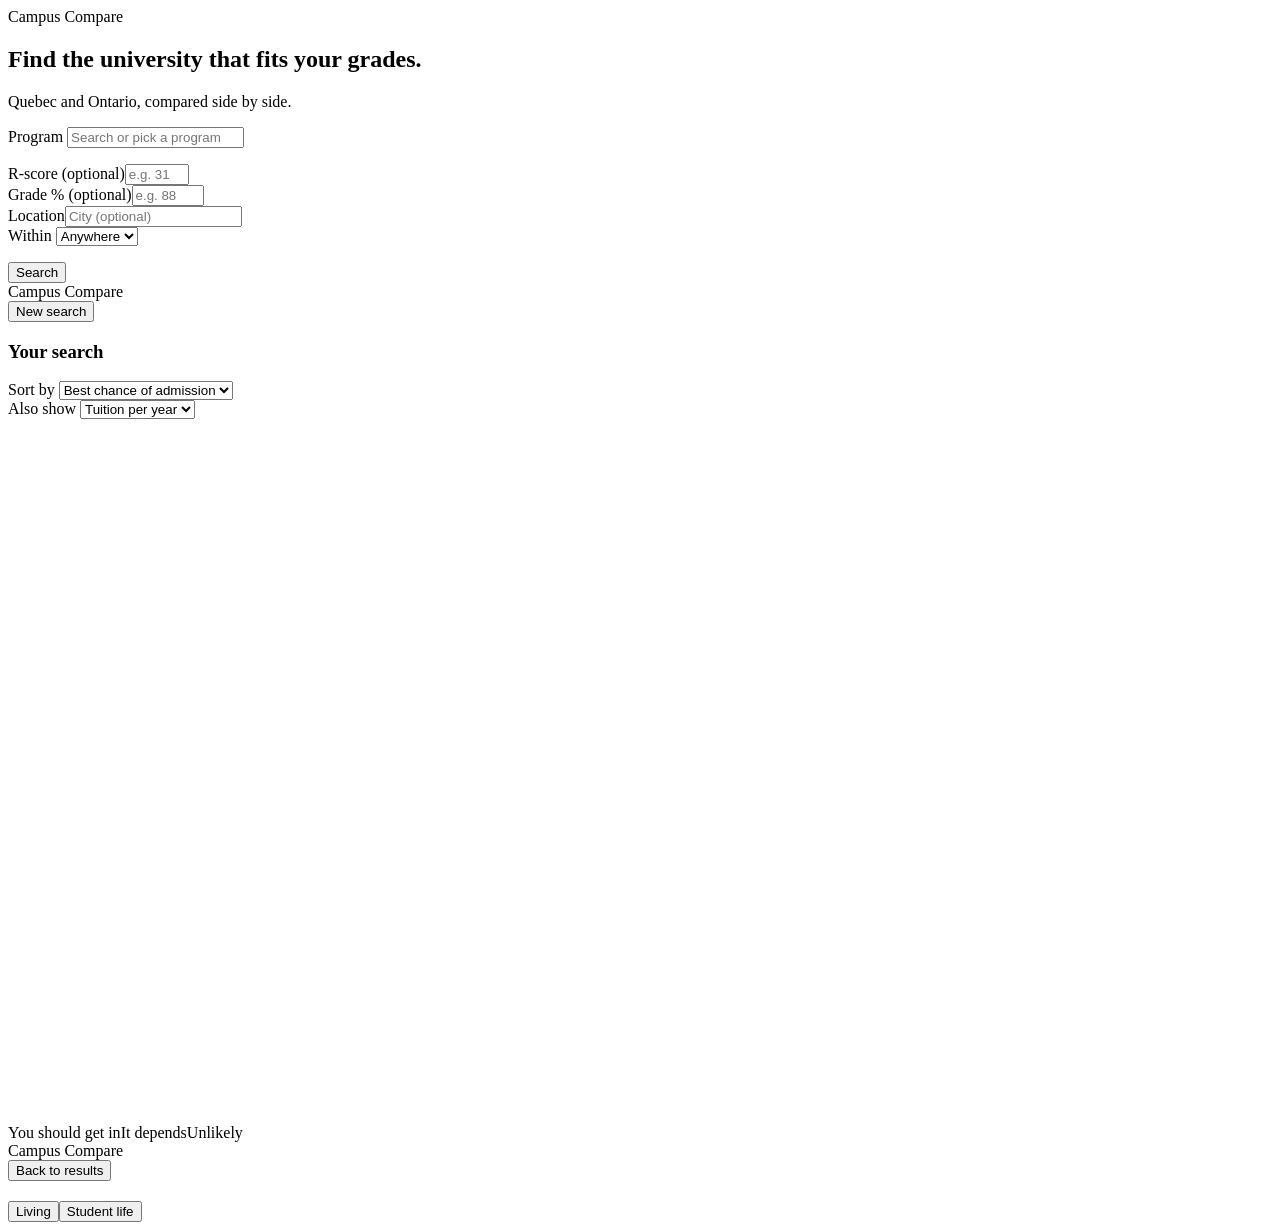
==== index.html @ f668ae3b "Add files via upload" ====
<!DOCTYPE html>
<html lang="en">
<head>
<meta charset="utf-8">
<meta name="viewport" content="width=device-width, initial-scale=1">
<title>Campus Compare – Québec & Ontario</title>
<link href="https://fonts.googleapis.com/css2?family=Plus+Jakarta+Sans:wght@400;600;800&display=swap" rel="stylesheet">
<link rel="stylesheet" href="css/base.css">
<link rel="stylesheet" href="css/search.css">
<link rel="stylesheet" href="css/results.css">
<link rel="stylesheet" href="css/university.css">
</head>
<body>

<!-- ================= PAGE 1: SEARCH ================= -->
<section class="page active" id="p0">
  <div class="brand"><i></i>Campus Compare</div>
  <div class="hero"><div>
    <h1>Find the university that fits your grades.</h1>
    <p>Quebec and Ontario, compared side by side.</p>
    <form class="search" id="form" autocomplete="off">
      <div class="field">
        <label for="prog">Program</label>
        <input id="prog" placeholder="Search or pick a program" role="combobox">
        <ul class="opts" id="opts"></ul>
      </div>
      <div class="two">
        <div class="field"><label for="rs">R-score (optional)</label><input id="rs" type="number" step="0.1" min="0" max="45" placeholder="e.g. 31"></div>
        <div class="field"><label for="gr">Grade % (optional)</label><input id="gr" type="number" step="0.1" min="0" max="100" placeholder="e.g. 88"></div>
      </div>
      <div class="two">
        <div class="field"><label for="loc">Location</label><input id="loc" list="cities" placeholder="City (optional)"><datalist id="cities"></datalist></div>
        <div class="field"><label for="rad">Within</label>
          <select id="rad"><option value="0">Anywhere</option><option value="50">50 km</option><option value="100">100 km</option><option value="250">250 km</option><option value="500">500 km</option></select></div>
      </div>
      <p class="hint" id="err"></p>
      <button class="btn" type="submit">Search</button>
    </form>
  </div></div>
</section>

<!-- ================= PAGE 2: RESULTS ================= -->
<section class="page" id="p1">
  <div class="bar"><div class="brand"><i></i>Campus Compare</div><button class="btn ghost" data-go="0">New search</button></div>
  <div class="layout">
    <aside class="side">
      <h3>Your search</h3>
      <div class="sum" id="sum"></div>
      <div class="field"><label for="sort">Sort by</label>
        <select id="sort"><option value="fit">Best chance of admission</option><option value="tuition">Lowest tuition</option><option value="rent">Lowest rent</option><option value="success">Highest success rate</option></select></div>
      <div class="field"><label for="inc">Also show</label>
        <select id="inc"><option value="tuition">Tuition per year</option><option value="rent">Monthly rent</option><option value="success">Success rate</option><option value="clubs">Student clubs</option></select></div>
    </aside>
    <div class="main">
      <h2 id="title"></h2>
      <svg class="map" id="map" viewBox="0 0 780 420" role="img" aria-label="Map of universities"></svg>
      <div class="legend"><span><i class="dot g"></i>You should get in</span><span><i class="dot o"></i>It depends</span><span><i class="dot r"></i>Unlikely</span></div>
      <div class="list" id="list"></div>
    </div>
  </div>
</section>

<!-- ================= PAGE 3: UNIVERSITY ================= -->
<section class="page" id="p2">
  <div class="bar"><div class="brand"><i></i>Campus Compare</div><button class="btn ghost" data-go="1">Back to results</button></div>
  <div class="uhead"><div><p class="hint" id="usub"></p><h1 id="uname"></h1></div><span class="tag" id="ufit"></span></div>
  <div class="tabs"><button class="on" data-tab="living">Living</button><button data-tab="life">Student life</button></div>
  <div class="tiles on" id="living"></div>
  <div class="tiles" id="life"></div>
</section>

<!-- Scripts: ORDER MATTERS (each file uses the ones above it) -->
<script src="js/data.js"></script>
<script src="js/utils.js"></script>
<script src="js/admission.js"></script>
<script src="js/search.js"></script>
<script src="js/results.js"></script>
<script src="js/university.js"></script>
<script src="js/main.js"></script>
</body>
</html>
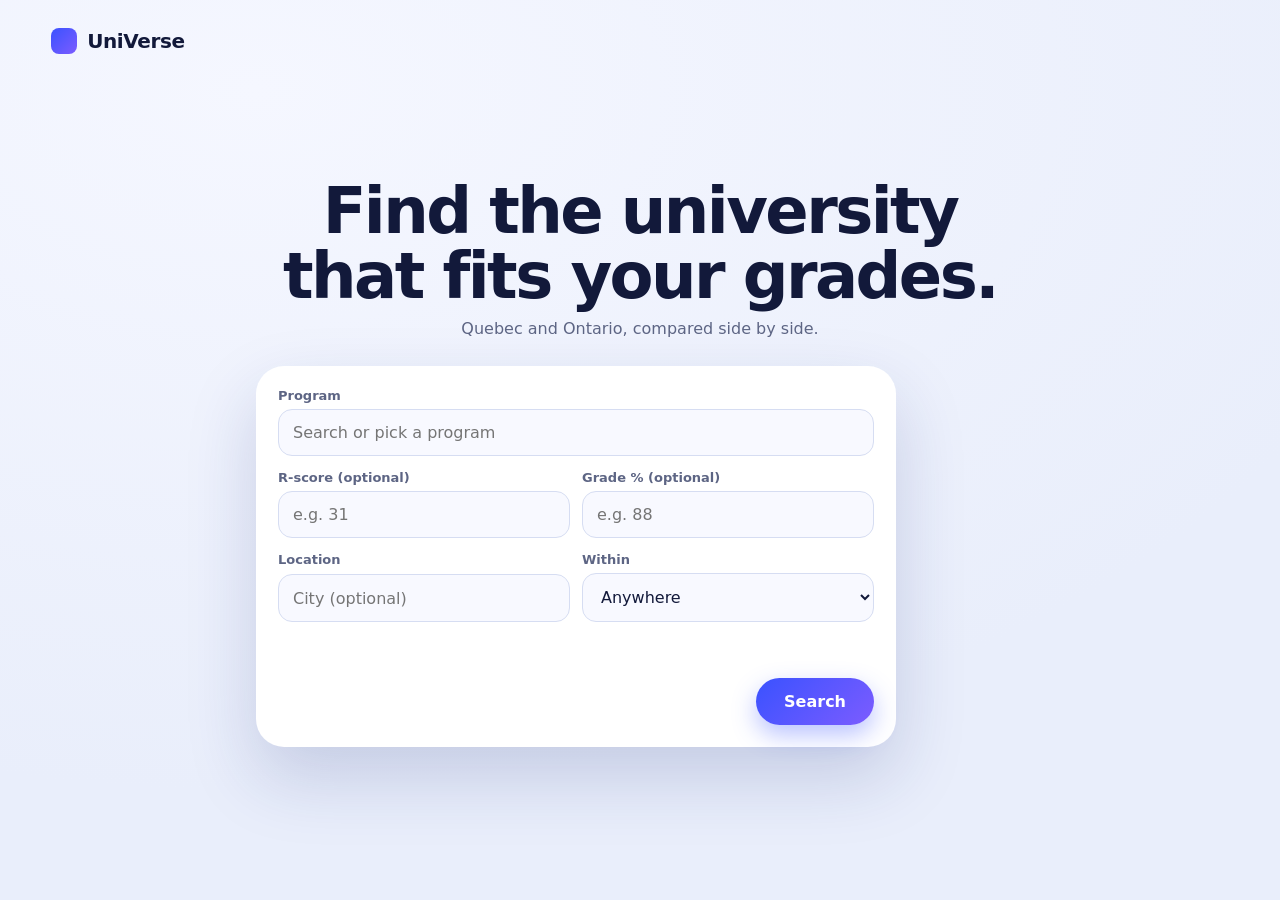
==== commit 037d9aa9: "Update brand name from 'Campus Compare' to 'UniVerse'" ====
--- a/index.html
+++ b/index.html
@@ -14,7 +14,7 @@
 
 <!-- ================= PAGE 1: SEARCH ================= -->
 <section class="page active" id="p0">
-  <div class="brand"><i></i>Campus Compare</div>
+  <div class="brand"><i></i>UniVerse</div>
   <div class="hero"><div>
     <h1>Find the university that fits your grades.</h1>
     <p>Quebec and Ontario, compared side by side.</p>
--- a/css/base.css
+++ b/css/base.css
@@ -0,0 +1,28 @@
+/* =====================================================
+   BASE: theme colors, page zoom transitions, shared parts
+   ===================================================== */
+:root{--bg:#e9eefb;--ink:#12193a;--muted:#5d6584;--card:#ffffff;--accent:#3a52ff;--accent2:#7c5cff;
+--green:#1fa463;--orange:#f08a1c;--red:#e5484d;--line:#d6ddf2;--r:18px}
+*{box-sizing:border-box;margin:0}
+html,body{height:100%;overflow:hidden;font-family:'Plus Jakarta Sans',system-ui,sans-serif;color:var(--ink);background:radial-gradient(1200px 700px at 20% 10%,#f5f7ff,var(--bg))}
+button,input,select{font:inherit;color:inherit}
+:focus-visible{outline:3px solid var(--accent);outline-offset:2px}
+
+/* ---- Page zoom transitions (change timing here) ---- */
+.page{position:absolute;inset:0;overflow:auto;padding:28px clamp(16px,4vw,56px);opacity:0;transform:scale(.78);pointer-events:none;transition:transform .7s cubic-bezier(.65,0,.25,1),opacity .55s ease}
+.page.active{opacity:1;transform:scale(1);pointer-events:auto}
+.page.past{transform:scale(1.7);opacity:0}
+@media (prefers-reduced-motion:reduce){.page{transition:opacity .2s}.page.past,.page{transform:none}}
+
+/* ---- Shared parts ---- */
+.brand{font-weight:800;font-size:20px;letter-spacing:-.02em;display:flex;align-items:center;gap:10px}
+.brand i{width:26px;height:26px;border-radius:8px;background:linear-gradient(135deg,var(--accent),var(--accent2))}
+.btn{border:0;border-radius:999px;padding:14px 28px;font-weight:800;background:linear-gradient(135deg,var(--accent),var(--accent2));color:#fff;cursor:pointer;box-shadow:0 10px 24px rgba(58,82,255,.35)}
+.btn.ghost{background:#fff;color:var(--ink);box-shadow:0 0 0 1px var(--line)}
+.bar{display:flex;justify-content:space-between;align-items:center;margin-bottom:18px;gap:12px}
+.field{display:grid;gap:6px;position:relative}
+.field label{font-size:13px;font-weight:600;color:var(--muted)}
+.field input,.field select{border:1.5px solid var(--line);border-radius:14px;padding:13px 14px;background:#f8f9ff;width:100%}
+.hint{font-size:12px;color:var(--muted)}
+.tag{font-size:12px;font-weight:800;padding:4px 10px;border-radius:999px;color:#fff}
+.g{background:var(--green)}.o{background:var(--orange)}.r{background:var(--red)}
--- a/css/search.css
+++ b/css/search.css
@@ -0,0 +1,16 @@
+/* =====================================================
+   PAGE 1: SEARCH
+   ===================================================== */
+#p0{display:grid;grid-template-rows:auto 1fr}
+.hero{display:grid;place-items:center;text-align:center}
+.hero h1{font-size:clamp(34px,6vw,64px);letter-spacing:-.04em;line-height:1.02;max-width:12em;margin-bottom:10px}
+.hero p{color:var(--muted);margin-bottom:28px}
+.search{width:min(640px,100%);background:var(--card);border-radius:28px;padding:22px;text-align:left;box-shadow:0 30px 70px rgba(30,45,120,.18);display:grid;gap:14px}
+.search .btn{justify-self:end}
+.field input.bad{border-color:var(--red)}
+.two{display:grid;grid-template-columns:1fr 1fr;gap:12px}
+/* program dropdown */
+.opts{position:absolute;top:100%;left:0;right:0;z-index:5;background:#fff;border-radius:14px;box-shadow:0 18px 40px rgba(20,30,90,.2);list-style:none;padding:6px;margin-top:4px;display:none;max-height:210px;overflow:auto}
+.opts.open{display:block}
+.opts li{padding:10px 12px;border-radius:10px;cursor:pointer}
+.opts li:hover{background:#eef1ff}
--- a/css/results.css
+++ b/css/results.css
@@ -0,0 +1,24 @@
+/* =====================================================
+   PAGE 2: RESULTS (sidebar 30% + list 70%)
+   ===================================================== */
+.layout{display:grid;grid-template-columns:30% 1fr;gap:22px;align-items:start}
+.side{background:var(--card);border-radius:var(--r);padding:20px;display:grid;gap:16px;position:sticky;top:0}
+.side h3{font-size:15px}
+.sum{display:grid;gap:8px;font-size:14px}
+.sum div{display:flex;justify-content:space-between;gap:8px;border-bottom:1px solid var(--line);padding-bottom:6px}
+.sum b{text-align:right}
+.main h2{font-size:clamp(22px,3vw,32px);letter-spacing:-.03em;margin-bottom:14px}
+/* map + legend */
+.map{background:linear-gradient(160deg,#dfe7ff,#f4f6ff);border-radius:var(--r);margin-bottom:16px;width:100%;display:block}
+.legend{display:flex;gap:16px;font-size:13px;color:var(--muted);margin-bottom:14px;flex-wrap:wrap}
+.dot{display:inline-block;width:11px;height:11px;border-radius:50%;margin-right:6px;vertical-align:-1px}
+/* university cards */
+.list{display:grid;gap:12px}
+.card{background:var(--card);border-radius:var(--r);padding:16px 18px;display:grid;grid-template-columns:8px 1fr auto;gap:16px;align-items:center;cursor:pointer;border:0;text-align:left;width:100%;transition:transform .2s,box-shadow .2s}
+.card:hover{transform:translateY(-2px);box-shadow:0 14px 30px rgba(30,45,120,.15)}
+.bar8{align-self:stretch;border-radius:6px}
+.card h4{font-size:17px}.card small{color:var(--muted)}
+.stat{font-weight:800;font-size:18px;text-align:right}
+.stat small{display:block;font-weight:400}
+.empty{background:#fff;border-radius:var(--r);padding:30px;text-align:center;color:var(--muted)}
+@media (max-width:820px){.layout{grid-template-columns:1fr}.side{position:static}}
--- a/css/university.css
+++ b/css/university.css
@@ -0,0 +1,17 @@
+/* =====================================================
+   PAGE 3: UNIVERSITY (Living / Student life)
+   ===================================================== */
+.uhead{display:flex;justify-content:space-between;align-items:end;gap:16px;flex-wrap:wrap;margin:6px 0 18px}
+.uhead h1{font-size:clamp(28px,4.5vw,50px);letter-spacing:-.04em;line-height:1}
+.tabs{display:inline-flex;background:#fff;border-radius:999px;padding:5px;margin-bottom:18px;box-shadow:0 0 0 1px var(--line)}
+.tabs button{border:0;background:none;padding:10px 24px;border-radius:999px;font-weight:800;cursor:pointer;color:var(--muted)}
+.tabs button.on{background:var(--ink);color:#fff}
+.tiles{display:none;grid-template-columns:repeat(auto-fit,minmax(240px,1fr));gap:14px}
+.tiles.on{display:grid}
+.tile{background:var(--card);border-radius:var(--r);padding:18px}
+.tile h5{font-size:13px;color:var(--muted);margin-bottom:8px;font-weight:600}
+.tile .big{font-size:28px;font-weight:800;letter-spacing:-.03em}
+.tile p{font-size:14px;line-height:1.5}
+.tile.wide{grid-column:1/-1}
+.tile ul{padding-left:18px;font-size:14px;line-height:1.7}
+.tile a{color:var(--accent);font-weight:600}
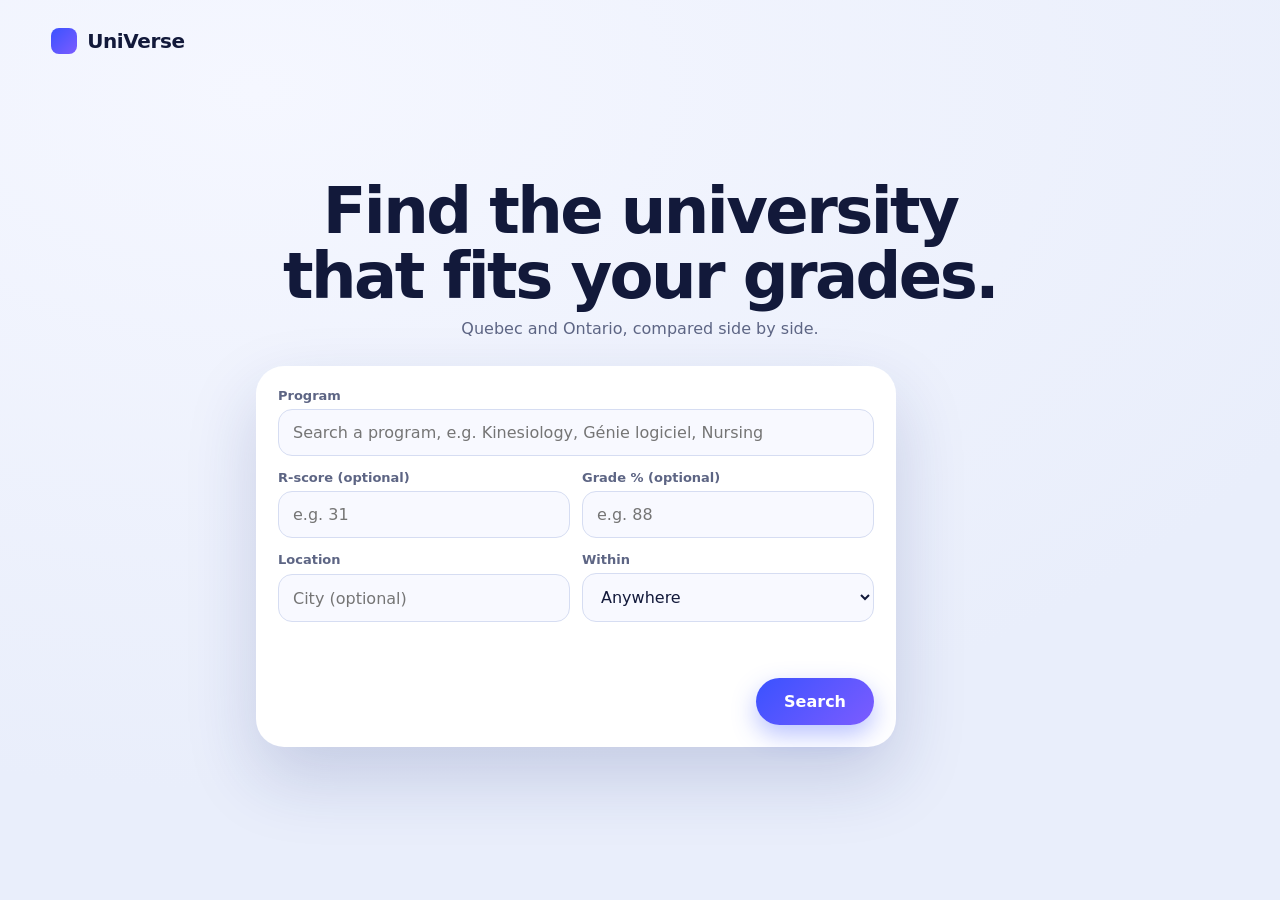
==== commit 3b30da55: "Add files via upload" ====
--- a/index.html
+++ b/index.html
@@ -21,7 +21,7 @@
     <form class="search" id="form" autocomplete="off">
       <div class="field">
         <label for="prog">Program</label>
-        <input id="prog" placeholder="Search or pick a program" role="combobox">
+        <input id="prog" placeholder="Search a program, e.g. Kinesiology, Génie logiciel, Nursing" role="combobox">
         <ul class="opts" id="opts"></ul>
       </div>
       <div class="two">
@@ -49,7 +49,7 @@
       <div class="field"><label for="sort">Sort by</label>
         <select id="sort"><option value="fit">Best chance of admission</option><option value="tuition">Lowest tuition</option><option value="rent">Lowest rent</option><option value="success">Highest success rate</option></select></div>
       <div class="field"><label for="inc">Also show</label>
-        <select id="inc"><option value="tuition">Tuition per year</option><option value="rent">Monthly rent</option><option value="success">Success rate</option><option value="clubs">Student clubs</option></select></div>
+        <select id="inc"><option value="tuition">Tuition per year</option><option value="rent">Monthly rent</option><option value="success">Success rate</option><option value="clubs">Student clubs</option><option value="programs">Matching programs</option></select></div>
     </aside>
     <div class="main">
       <h2 id="title"></h2>
@@ -64,13 +64,30 @@
 <section class="page" id="p2">
   <div class="bar"><div class="brand"><i></i>Campus Compare</div><button class="btn ghost" data-go="1">Back to results</button></div>
   <div class="uhead"><div><p class="hint" id="usub"></p><h1 id="uname"></h1></div><span class="tag" id="ufit"></span></div>
-  <div class="tabs"><button class="on" data-tab="living">Living</button><button data-tab="life">Student life</button></div>
+  <div class="tabs"><button class="on" data-tab="living">Living</button><button data-tab="life">Student life</button><button data-tab="programs">Programs</button></div>
   <div class="tiles on" id="living"></div>
   <div class="tiles" id="life"></div>
+  <div class="tiles" id="programs"></div>
 </section>
 
 <!-- Scripts: ORDER MATTERS (each file uses the ones above it) -->
 <script src="js/data.js"></script>
+<!-- Program lists, one file per university (fill PROGRAM_DATA) -->
+<script src="js/programs/mcgill.js"></script>
+<script src="js/programs/udem.js"></script>
+<script src="js/programs/concordia.js"></script>
+<script src="js/programs/uqam.js"></script>
+<script src="js/programs/ets.js"></script>
+<script src="js/programs/ulaval.js"></script>
+<script src="js/programs/usherbrooke.js"></script>
+<script src="js/programs/uoft.js"></script>
+<script src="js/programs/york.js"></script>
+<script src="js/programs/uwaterloo.js"></script>
+<script src="js/programs/western.js"></script>
+<script src="js/programs/uottawa.js"></script>
+<script src="js/programs/queens.js"></script>
+<script src="js/programs/mcmaster.js"></script>
+<script src="js/programs/brock.js"></script>
 <script src="js/utils.js"></script>
 <script src="js/admission.js"></script>
 <script src="js/search.js"></script>
--- a/css/search.css
+++ b/css/search.css
@@ -10,7 +10,11 @@
 .field input.bad{border-color:var(--red)}
 .two{display:grid;grid-template-columns:1fr 1fr;gap:12px}
 /* program dropdown */
-.opts{position:absolute;top:100%;left:0;right:0;z-index:5;background:#fff;border-radius:14px;box-shadow:0 18px 40px rgba(20,30,90,.2);list-style:none;padding:6px;margin-top:4px;display:none;max-height:210px;overflow:auto}
+.opts{position:absolute;top:100%;left:0;right:0;z-index:5;background:#fff;border-radius:14px;box-shadow:0 18px 40px rgba(20,30,90,.2);list-style:none;padding:6px;margin-top:4px;display:none;max-height:320px;overflow:auto}
 .opts.open{display:block}
-.opts li{padding:10px 12px;border-radius:10px;cursor:pointer}
-.opts li:hover{background:#eef1ff}
+.opts li{padding:9px 12px;border-radius:10px;cursor:pointer}
+.opts li:hover,.opts li.on{background:#eef1ff}
+.opts li.cat{font-weight:800;color:var(--accent)}
+.opts li i{font-style:normal;color:var(--muted);font-size:13px}
+.opts li small{display:block;font-size:12px;color:var(--muted)}
+.opts li.more{cursor:default;font-size:12px;color:var(--muted);background:none}
--- a/css/results.css
+++ b/css/results.css
@@ -18,6 +18,7 @@
 .card:hover{transform:translateY(-2px);box-shadow:0 14px 30px rgba(30,45,120,.15)}
 .bar8{align-self:stretch;border-radius:6px}
 .card h4{font-size:17px}.card small{color:var(--muted)}
+.card small.match{color:var(--ink);display:inline-block;margin:2px 0 6px}
 .stat{font-weight:800;font-size:18px;text-align:right}
 .stat small{display:block;font-weight:400}
 .empty{background:#fff;border-radius:var(--r);padding:30px;text-align:center;color:var(--muted)}
--- a/css/university.css
+++ b/css/university.css
@@ -15,3 +15,14 @@
 .tile.wide{grid-column:1/-1}
 .tile ul{padding-left:18px;font-size:14px;line-height:1.7}
 .tile a{color:var(--accent);font-weight:600}
+/* Programs tab */
+.ptop{display:flex;gap:12px;align-items:center;flex-wrap:wrap;margin-bottom:8px}
+.ptop input{flex:1;min-width:220px;border:1.5px solid var(--line);border-radius:14px;padding:11px 14px;background:#f8f9ff}
+.fac{border-top:1px solid var(--line);padding:10px 0}
+.fac summary{cursor:pointer;font-weight:800;font-size:15px}
+.prog{padding:10px 12px;margin-top:8px;border-radius:12px;background:#f8f9ff}
+.prog.hit{background:#eef1ff;box-shadow:inset 3px 0 0 var(--accent)}
+.phead{font-size:14px;line-height:1.5}
+.pmeta{display:block;font-size:12px;color:var(--muted)}
+.chips{display:flex;flex-wrap:wrap;gap:6px;margin-top:6px}
+.chips span{font-size:12px;background:#fff;border:1px solid var(--line);border-radius:999px;padding:3px 10px}
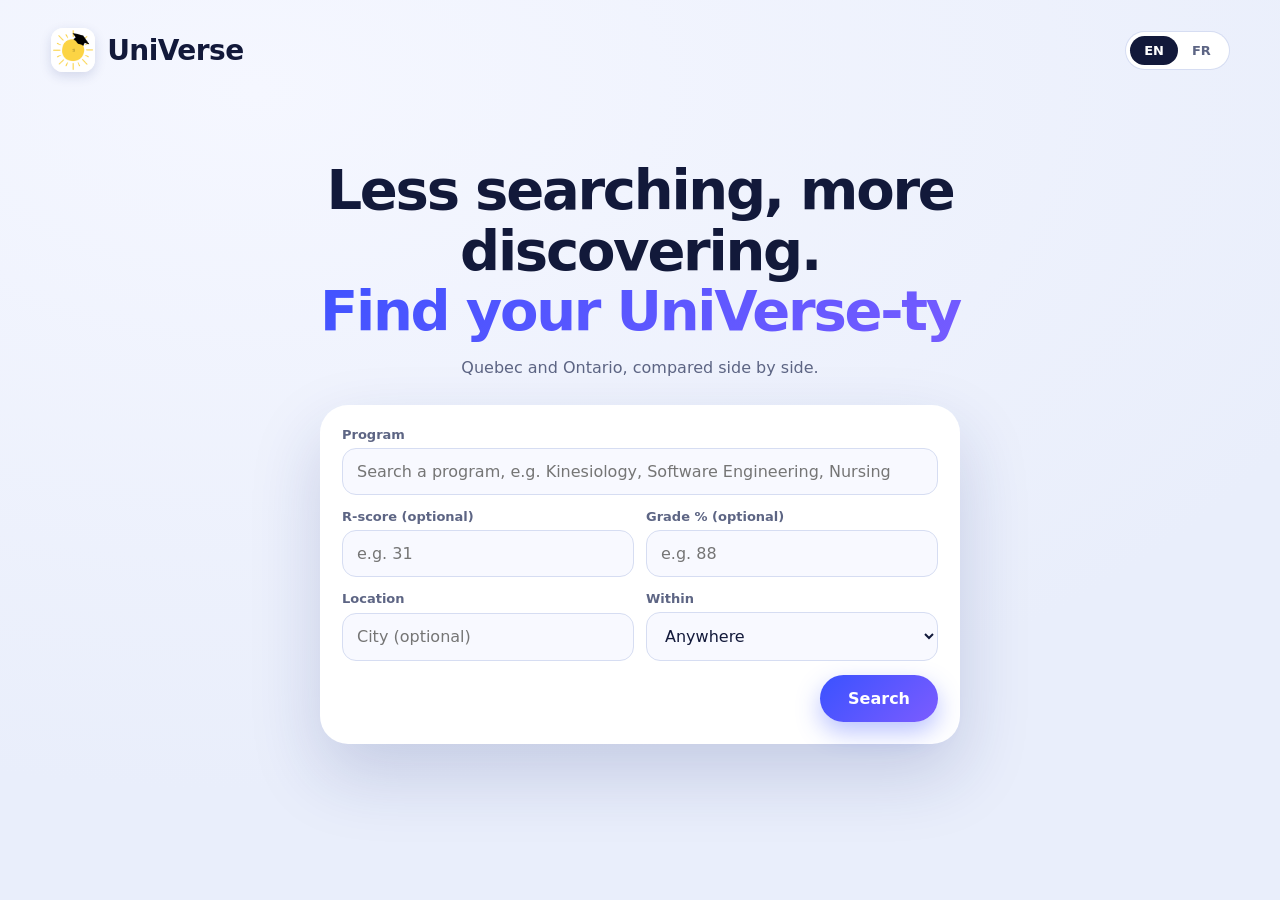
==== commit f6569c1b: "Add files via upload" ====
--- a/index.html
+++ b/index.html
@@ -3,7 +3,9 @@
 <head>
 <meta charset="utf-8">
 <meta name="viewport" content="width=device-width, initial-scale=1">
-<title>Campus Compare – Québec & Ontario</title>
+<title>UniVerse – Québec & Ontario</title>
+<link rel="icon" href="img/logo-icon.png" type="image/png">
+<link rel="apple-touch-icon" href="img/logo-icon.png">
 <link href="https://fonts.googleapis.com/css2?family=Plus+Jakarta+Sans:wght@400;600;800&display=swap" rel="stylesheet">
 <link rel="stylesheet" href="css/base.css">
 <link rel="stylesheet" href="css/search.css">
@@ -14,47 +16,94 @@
 
 <!-- ================= PAGE 1: SEARCH ================= -->
 <section class="page active" id="p0">
-  <div class="brand"><i></i>UniVerse</div>
-  <div class="hero"><div>
-    <h1>Find the university that fits your grades.</h1>
-    <p>Quebec and Ontario, compared side by side.</p>
+  <div class="bar top">
+    <div class="brand"><img src="img/logo-icon.png" alt=""><span>UniVerse</span></div>
+    <div class="lang" role="group" data-i18n-aria="language"><button type="button" data-lang="en">EN</button><button type="button" data-lang="fr">FR</button></div>
+  </div>
+  <div class="hero"><div class="hero-in">
+    <h1><span data-i18n="tagline">Less searching, more discovering.</span> <span class="tag2" data-i18n="tagline2">Find your UniVerse-ty</span></h1>
+    <p data-i18n="sub">Quebec and Ontario, compared side by side.</p>
     <form class="search" id="form" autocomplete="off">
       <div class="field">
-        <label for="prog">Program</label>
-        <input id="prog" placeholder="Search a program, e.g. Kinesiology, Génie logiciel, Nursing" role="combobox">
-        <ul class="opts" id="opts"></ul>
+        <label for="prog" data-i18n="program">Program</label>
+        <input id="prog" data-i18n-ph="progPh" role="combobox" aria-controls="opts" aria-autocomplete="list">
+        <ul class="opts" id="opts" role="listbox"></ul>
       </div>
       <div class="two">
-        <div class="field"><label for="rs">R-score (optional)</label><input id="rs" type="number" step="0.1" min="0" max="45" placeholder="e.g. 31"></div>
-        <div class="field"><label for="gr">Grade % (optional)</label><input id="gr" type="number" step="0.1" min="0" max="100" placeholder="e.g. 88"></div>
+        <div class="field"><label for="rs" data-i18n="rscoreOpt">R-score (optional)</label><input id="rs" type="number" step="0.1" min="0" max="50" data-i18n-ph="eg" data-v="31"></div>
+        <div class="field"><label for="gr" data-i18n="gradeOpt">Grade % (optional)</label><input id="gr" type="number" step="0.1" min="0" max="100" data-i18n-ph="eg" data-v="88"></div>
       </div>
       <div class="two">
-        <div class="field"><label for="loc">Location</label><input id="loc" list="cities" placeholder="City (optional)"><datalist id="cities"></datalist></div>
-        <div class="field"><label for="rad">Within</label>
-          <select id="rad"><option value="0">Anywhere</option><option value="50">50 km</option><option value="100">100 km</option><option value="250">250 km</option><option value="500">500 km</option></select></div>
+        <div class="field"><label for="loc" data-i18n="location">Location</label><input id="loc" list="cities" data-i18n-ph="cityOpt"><datalist id="cities"></datalist></div>
+        <div class="field"><label for="rad" data-i18n="within">Within</label>
+          <select id="rad"><option value="0" data-i18n="anywhere">Anywhere</option><option value="50">50 km</option><option value="100">100 km</option><option value="250">250 km</option><option value="500">500 km</option></select></div>
       </div>
-      <p class="hint" id="err"></p>
-      <button class="btn" type="submit">Search</button>
+      <p class="hint" id="err" role="alert"></p>
+      <button class="btn" type="submit" data-i18n="search">Search</button>
     </form>
   </div></div>
 </section>
 
 <!-- ================= PAGE 2: RESULTS ================= -->
 <section class="page" id="p1">
-  <div class="bar"><div class="brand"><i></i>Campus Compare</div><button class="btn ghost" data-go="0">New search</button></div>
+  <div class="bar">
+    <div class="brand"><img src="img/logo-icon.png" alt=""><span>UniVerse</span></div>
+    <div class="bar-r"><button class="btn ghost" data-go="0" data-i18n="newSearch">New search</button>
+      <div class="lang" role="group" data-i18n-aria="language"><button type="button" data-lang="en">EN</button><button type="button" data-lang="fr">FR</button></div></div>
+  </div>
   <div class="layout">
     <aside class="side">
-      <h3>Your search</h3>
-      <div class="sum" id="sum"></div>
-      <div class="field"><label for="sort">Sort by</label>
-        <select id="sort"><option value="fit">Best chance of admission</option><option value="tuition">Lowest tuition</option><option value="rent">Lowest rent</option><option value="success">Highest success rate</option></select></div>
-      <div class="field"><label for="inc">Also show</label>
-        <select id="inc"><option value="tuition">Tuition per year</option><option value="rent">Monthly rent</option><option value="success">Success rate</option><option value="clubs">Student clubs</option><option value="programs">Matching programs</option></select></div>
+      <div class="box">
+        <h3 data-i18n="yourSearch">Your search</h3>
+        <div class="sum" id="sum"></div>
+      </div>
+      <div class="box">
+        <h3><label for="sort" data-i18n="sortBy">Sort by</label></h3>
+        <div class="field">
+          <select id="sort">
+            <option value="fit" data-i18n="s_fit">Best chance of admission</option>
+            <option value="rscore" data-i18n="s_rscore">R-score (0–40)</option>
+            <option value="grade" data-i18n="s_grade">Grade (0–100%)</option>
+            <option value="distance" data-i18n="s_distance">Distance (km)</option>
+            <option value="deadline" data-i18n="s_deadline">Admission deadline (DD/MM/YY)</option>
+            <option value="docs" data-i18n="s_docs">Admission documents (Y/N + type)</option>
+            <option value="interview" data-i18n="s_interview">Interview (Y/N)</option>
+            <option value="tuition" data-i18n="s_tuition">Tuition cost ($ CAD)</option>
+            <option value="clubs" data-i18n="s_clubs">Student clubs (number)</option>
+            <option value="schol" data-i18n="s_schol">Scholarships ($ CAD)</option>
+            <option value="living" data-i18n="s_living">Living cost (rent + groceries)</option>
+            <option value="success" data-i18n="s_success">Success rate</option>
+          </select>
+        </div>
+        <button type="button" class="dirbtn" id="sortdir" data-i18n-aria="sortDirHint"></button>
+        <p class="hint" id="sorthint"></p>
+      </div>
+      <details class="box fold" id="showbox">
+        <summary><h3 data-i18n="alsoShow">Also show</h3><span class="hint" id="showcount"></span></summary>
+        <div class="checks" id="show">
+          <label><input type="checkbox" value="rscore"><span data-i18n="s_rscore">R-score (0–40)</span></label>
+          <label><input type="checkbox" value="grade"><span data-i18n="s_grade">Grade (0–100%)</span></label>
+          <label><input type="checkbox" value="distance"><span data-i18n="s_distance">Distance (km)</span></label>
+          <label><input type="checkbox" value="deadline"><span data-i18n="s_deadline">Admission deadline (DD/MM/YY)</span></label>
+          <label><input type="checkbox" value="docs"><span data-i18n="s_docs">Admission documents (Y/N + type)</span></label>
+          <label><input type="checkbox" value="interview"><span data-i18n="s_interview">Interview (Y/N)</span></label>
+          <label><input type="checkbox" value="tuition"><span data-i18n="s_tuition">Tuition cost ($ CAD)</span></label>
+          <label><input type="checkbox" value="clubs"><span data-i18n="s_clubs">Student clubs (number)</span></label>
+          <label><input type="checkbox" value="schol"><span data-i18n="s_schol">Scholarships ($ CAD)</span></label>
+          <label><input type="checkbox" value="living"><span data-i18n="s_living">Living cost (rent + groceries)</span></label>
+          <label><input type="checkbox" value="success"><span data-i18n="s_success">Success rate</span></label>
+        </div>
+      </details>
+      <div class="mapshade" id="mapshade" hidden></div>
+      <div class="box mapbox" id="mapbox">
+        <div class="maphead"><h3 data-i18n="map">Map</h3><button type="button" class="mapbtn" id="mapbtn" data-i18n="mapBig">⤢ Enlarge</button></div>
+        <svg class="map" id="map" role="img" data-i18n-aria="map" preserveAspectRatio="xMidYMid meet"></svg>
+        <div class="legend"><span><i class="dot g"></i><span data-i18n="lg_g">You should get in</span></span><span><i class="dot o"></i><span data-i18n="lg_o">It depends</span></span><span><i class="dot r"></i><span data-i18n="lg_r">Unlikely</span></span></div>
+      </div>
     </aside>
     <div class="main">
       <h2 id="title"></h2>
-      <svg class="map" id="map" viewBox="0 0 780 420" role="img" aria-label="Map of universities"></svg>
-      <div class="legend"><span><i class="dot g"></i>You should get in</span><span><i class="dot o"></i>It depends</span><span><i class="dot r"></i>Unlikely</span></div>
+      <p class="warn" id="warn" role="status" hidden></p>
       <div class="list" id="list"></div>
     </div>
   </div>
@@ -62,16 +111,23 @@
 
 <!-- ================= PAGE 3: UNIVERSITY ================= -->
 <section class="page" id="p2">
-  <div class="bar"><div class="brand"><i></i>Campus Compare</div><button class="btn ghost" data-go="1">Back to results</button></div>
+  <div class="bar">
+    <div class="brand"><img src="img/logo-icon.png" alt=""><span>UniVerse</span></div>
+    <div class="bar-r"><button class="btn ghost" data-go="1" data-i18n="back">Back to results</button>
+      <div class="lang" role="group" data-i18n-aria="language"><button type="button" data-lang="en">EN</button><button type="button" data-lang="fr">FR</button></div></div>
+  </div>
   <div class="uhead"><div><p class="hint" id="usub"></p><h1 id="uname"></h1></div><span class="tag" id="ufit"></span></div>
-  <div class="tabs"><button class="on" data-tab="living">Living</button><button data-tab="life">Student life</button><button data-tab="programs">Programs</button></div>
+  <div class="tabs"><button class="on" data-tab="living" data-i18n="tLiving">Living</button><button data-tab="life" data-i18n="tLife">Student life</button><button data-tab="adm" data-i18n="tAdm">Admission</button><button data-tab="programs" data-i18n="tProg">Programs</button></div>
   <div class="tiles on" id="living"></div>
   <div class="tiles" id="life"></div>
+  <div class="tiles" id="adm"></div>
   <div class="tiles" id="programs"></div>
 </section>
 
 <!-- Scripts: ORDER MATTERS (each file uses the ones above it) -->
+<script src="js/i18n.js"></script>
 <script src="js/data.js"></script>
+<script src="js/mapdata.js"></script>
 <!-- Program lists, one file per university (fill PROGRAM_DATA) -->
 <script src="js/programs/mcgill.js"></script>
 <script src="js/programs/udem.js"></script>
@@ -88,6 +144,8 @@
 <script src="js/programs/queens.js"></script>
 <script src="js/programs/mcmaster.js"></script>
 <script src="js/programs/brock.js"></script>
+<!-- Admission deadlines, documents, interviews, scholarships, rent & groceries -->
+<script src="js/admissions.js"></script>
 <script src="js/utils.js"></script>
 <script src="js/admission.js"></script>
 <script src="js/search.js"></script>
--- a/css/base.css
+++ b/css/base.css
@@ -15,8 +15,15 @@
 @media (prefers-reduced-motion:reduce){.page{transition:opacity .2s}.page.past,.page{transform:none}}
 
 /* ---- Shared parts ---- */
-.brand{font-weight:800;font-size:20px;letter-spacing:-.02em;display:flex;align-items:center;gap:10px}
-.brand i{width:26px;height:26px;border-radius:8px;background:linear-gradient(135deg,var(--accent),var(--accent2))}
+.brand{font-weight:800;font-size:24px;letter-spacing:-.02em;display:flex;align-items:center;gap:12px}
+.brand img{width:36px;height:36px;border-radius:10px;object-fit:contain;background:#fff;box-shadow:0 4px 12px rgba(30,45,120,.15)}
+#p0 .brand{font-size:28px}
+#p0 .brand img{width:44px;height:44px;border-radius:12px}
+/* language toggle (top right) */
+.lang{display:inline-flex;background:#fff;border-radius:999px;padding:4px;box-shadow:0 0 0 1px var(--line)}
+.lang button{border:0;background:none;padding:7px 14px;border-radius:999px;font-weight:800;font-size:13px;cursor:pointer;color:var(--muted)}
+.lang button.on{background:var(--ink);color:#fff}
+.bar-r{display:flex;align-items:center;gap:12px}
 .btn{border:0;border-radius:999px;padding:14px 28px;font-weight:800;background:linear-gradient(135deg,var(--accent),var(--accent2));color:#fff;cursor:pointer;box-shadow:0 10px 24px rgba(58,82,255,.35)}
 .btn.ghost{background:#fff;color:var(--ink);box-shadow:0 0 0 1px var(--line)}
 .bar{display:flex;justify-content:space-between;align-items:center;margin-bottom:18px;gap:12px}
--- a/css/search.css
+++ b/css/search.css
@@ -1,14 +1,20 @@
 /* =====================================================
    PAGE 1: SEARCH
    ===================================================== */
-#p0{display:grid;grid-template-rows:auto 1fr}
-.hero{display:grid;place-items:center;text-align:center}
-.hero h1{font-size:clamp(34px,6vw,64px);letter-spacing:-.04em;line-height:1.02;max-width:12em;margin-bottom:10px}
+#p0{display:flex;flex-direction:column}
+#p0 .bar.top{margin-bottom:0}
+/* hero fills the page and centers the form horizontally and vertically */
+.hero{flex:1;display:flex;align-items:center;justify-content:center;text-align:center;padding:24px 0 64px}
+.hero-in{width:100%;max-width:820px;display:flex;flex-direction:column;align-items:center}
+.hero h1{font-size:clamp(30px,5vw,56px);letter-spacing:-.04em;line-height:1.08;max-width:15em;margin:0 auto 12px}
+.hero h1 .tag2{display:block;background:linear-gradient(135deg,var(--accent),var(--accent2));-webkit-background-clip:text;background-clip:text;color:transparent;padding-bottom:.08em}
 .hero p{color:var(--muted);margin-bottom:28px}
-.search{width:min(640px,100%);background:var(--card);border-radius:28px;padding:22px;text-align:left;box-shadow:0 30px 70px rgba(30,45,120,.18);display:grid;gap:14px}
+.search{width:min(640px,100%);margin:0 auto;background:var(--card);border-radius:28px;padding:22px;text-align:left;box-shadow:0 30px 70px rgba(30,45,120,.18);display:grid;gap:14px}
 .search .btn{justify-self:end}
+.search .hint:empty{display:none}
 .field input.bad{border-color:var(--red)}
 .two{display:grid;grid-template-columns:1fr 1fr;gap:12px}
+@media (max-width:560px){.two{grid-template-columns:1fr}}
 /* program dropdown */
 .opts{position:absolute;top:100%;left:0;right:0;z-index:5;background:#fff;border-radius:14px;box-shadow:0 18px 40px rgba(20,30,90,.2);list-style:none;padding:6px;margin-top:4px;display:none;max-height:320px;overflow:auto}
 .opts.open{display:block}
--- a/css/results.css
+++ b/css/results.css
@@ -1,25 +1,57 @@
 /* =====================================================
-   PAGE 2: RESULTS (sidebar 30% + list 70%)
+   PAGE 2: RESULTS (sidebar 30% with separate boxes + map, list 70%)
    ===================================================== */
-.layout{display:grid;grid-template-columns:30% 1fr;gap:22px;align-items:start}
-.side{background:var(--card);border-radius:var(--r);padding:20px;display:grid;gap:16px;position:sticky;top:0}
-.side h3{font-size:15px}
+.layout{display:grid;grid-template-columns:minmax(280px,30%) 1fr;gap:22px;align-items:start}
+.side{display:grid;gap:14px}
+.box{background:var(--card);border-radius:var(--r);padding:18px 20px;display:grid;gap:12px}
+.box h3{font-size:15px}
 .sum{display:grid;gap:8px;font-size:14px}
 .sum div{display:flex;justify-content:space-between;gap:8px;border-bottom:1px solid var(--line);padding-bottom:6px}
 .sum b{text-align:right}
+.box .hint:empty{display:none}
+.dirbtn{justify-self:start;border:1.5px solid var(--line);background:#f8f9ff;border-radius:999px;padding:7px 14px;font-weight:700;font-size:13px;cursor:pointer;color:var(--ink)}
+.dirbtn:hover{border-color:var(--accent);color:var(--accent)}
+/* collapsible "Also show" */
+.fold{display:block}
+.fold summary{display:flex;align-items:center;gap:10px;cursor:pointer;list-style:none}
+.fold summary::-webkit-details-marker{display:none}
+.fold summary::after{content:'';margin-left:auto;width:9px;height:9px;border-right:2.5px solid var(--muted);border-bottom:2.5px solid var(--muted);transform:rotate(45deg);transition:transform .2s}
+.fold[open] summary::after{transform:rotate(-135deg)}
+.fold[open] summary{margin-bottom:12px}
+/* "Also show" checklist */
+.checks{display:grid;gap:6px;font-size:14px}
+.checks label{display:flex;gap:10px;align-items:center;cursor:pointer;padding:4px 6px;border-radius:8px}
+.checks label:hover{background:#f3f5ff}
+.checks input{width:17px;height:17px;accent-color:var(--accent);flex:none}
+/* static map + legend */
+.maphead{display:flex;justify-content:space-between;align-items:center;gap:10px}
+.mapbtn{border:0;background:#eef1ff;color:var(--accent);font-weight:800;font-size:12px;padding:6px 12px;border-radius:999px;cursor:pointer}
+.map{width:100%;height:auto;display:block;border-radius:14px;background:#cfe1f3;aspect-ratio:840/492}
+.map .mk{cursor:pointer}
+.map .mk:hover circle{filter:brightness(1.12)}
+.legend{display:flex;gap:14px;font-size:12px;color:var(--muted);flex-wrap:wrap}
+.dot{display:inline-block;width:11px;height:11px;border-radius:50%;margin-right:6px;vertical-align:-1px}
+/* enlarged map (positioned by JS at the current scroll position) */
+.mapshade{position:absolute;left:0;right:0;height:100vh;background:rgba(18,25,58,.45);z-index:40}
+.mapbox.big{position:absolute;left:5vw;right:5vw;height:88vh;z-index:50;display:flex;flex-direction:column;box-shadow:0 30px 80px rgba(18,25,58,.4)}
+.mapbox.big .map{flex:1;min-height:0;aspect-ratio:auto;height:100%}
+/* main column */
 .main h2{font-size:clamp(22px,3vw,32px);letter-spacing:-.03em;margin-bottom:14px}
-/* map + legend */
-.map{background:linear-gradient(160deg,#dfe7ff,#f4f6ff);border-radius:var(--r);margin-bottom:16px;width:100%;display:block}
-.legend{display:flex;gap:16px;font-size:13px;color:var(--muted);margin-bottom:14px;flex-wrap:wrap}
-.dot{display:inline-block;width:11px;height:11px;border-radius:50%;margin-right:6px;vertical-align:-1px}
-/* university cards */
+.warn{background:#fff4e5;border:1px solid #f6c27a;color:#7a4300;border-radius:14px;padding:12px 16px;font-size:14px;line-height:1.45;margin-bottom:14px}
+.warn::before{content:'⚠ ';font-weight:800}
+/* university cards: color bar | rank | details | sorted-by value */
 .list{display:grid;gap:12px}
-.card{background:var(--card);border-radius:var(--r);padding:16px 18px;display:grid;grid-template-columns:8px 1fr auto;gap:16px;align-items:center;cursor:pointer;border:0;text-align:left;width:100%;transition:transform .2s,box-shadow .2s}
+.card{background:var(--card);border-radius:var(--r);padding:16px 18px;display:grid;grid-template-columns:8px 34px 1fr auto;gap:14px;align-items:center;cursor:pointer;border:0;text-align:left;width:100%;transition:transform .2s,box-shadow .2s}
 .card:hover{transform:translateY(-2px);box-shadow:0 14px 30px rgba(30,45,120,.15)}
 .bar8{align-self:stretch;border-radius:6px}
+.rank{width:34px;height:34px;border-radius:50%;background:var(--ink);color:#fff;font-weight:800;font-size:15px;display:grid;place-items:center}
 .card h4{font-size:17px}.card small{color:var(--muted)}
 .card small.match{color:var(--ink);display:inline-block;margin:2px 0 6px}
-.stat{font-weight:800;font-size:18px;text-align:right}
-.stat small{display:block;font-weight:400}
+.stat{font-weight:800;font-size:18px;text-align:right;max-width:230px;background:#eef1ff;border-radius:12px;padding:8px 12px;line-height:1.25}
+.stat small{display:block;font-weight:600;font-size:11px;color:var(--accent);margin-bottom:2px}
+.extras{display:flex;flex-wrap:wrap;gap:8px;margin-top:10px}
+.ex{background:#f3f5ff;border-radius:10px;padding:6px 10px;font-size:13px;font-weight:700;max-width:100%}
+.ex small{display:block;font-weight:400;font-size:11px;color:var(--muted)}
 .empty{background:#fff;border-radius:var(--r);padding:30px;text-align:center;color:var(--muted)}
-@media (max-width:820px){.layout{grid-template-columns:1fr}.side{position:static}}
+@media (max-width:820px){.layout{grid-template-columns:1fr}.mapbox{order:5}}
+@media (max-width:560px){.card{grid-template-columns:6px 28px 1fr}.stat{grid-column:2/-1;text-align:left;max-width:none}}
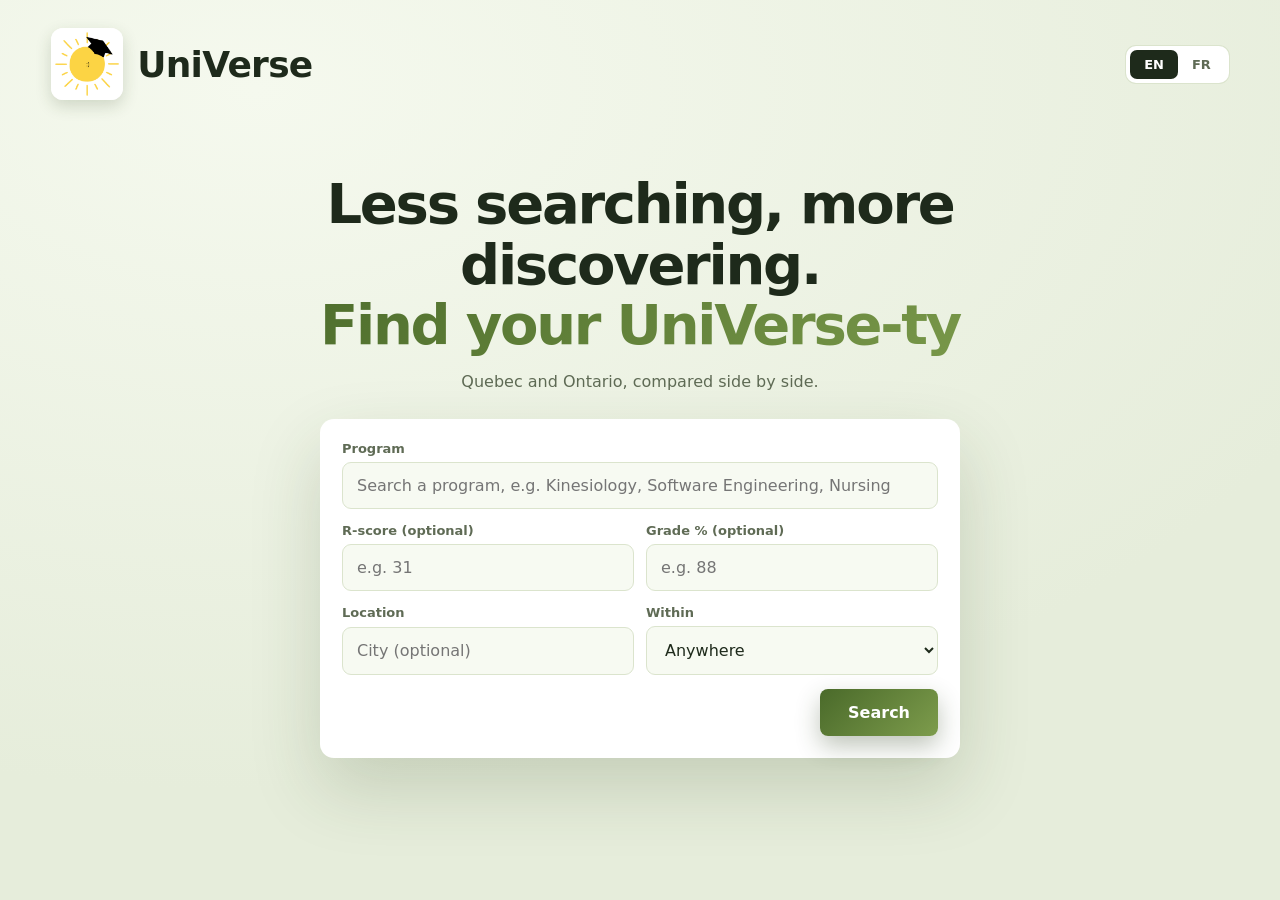
==== commit 19a1b584: "Add files via upload" ====
--- a/index.html
+++ b/index.html
@@ -97,7 +97,15 @@
       <div class="mapshade" id="mapshade" hidden></div>
       <div class="box mapbox" id="mapbox">
         <div class="maphead"><h3 data-i18n="map">Map</h3><button type="button" class="mapbtn" id="mapbtn" data-i18n="mapBig">⤢ Enlarge</button></div>
-        <svg class="map" id="map" role="img" data-i18n-aria="map" preserveAspectRatio="xMidYMid meet"></svg>
+        <div class="mapwrap">
+          <svg class="map" id="map" role="img" data-i18n-aria="map" preserveAspectRatio="xMidYMid meet"></svg>
+          <div class="mapctl">
+            <button type="button" id="zin" data-i18n-aria="zoomIn">+</button>
+            <button type="button" id="zout" data-i18n-aria="zoomOut">−</button>
+            <button type="button" id="zreset" data-i18n-aria="zoomReset">⟲</button>
+          </div>
+        </div>
+        <p class="hint" data-i18n="mapHelp">Drag to move · + / − to zoom</p>
         <div class="legend"><span><i class="dot g"></i><span data-i18n="lg_g">You should get in</span></span><span><i class="dot o"></i><span data-i18n="lg_o">It depends</span></span><span><i class="dot r"></i><span data-i18n="lg_r">Unlikely</span></span></div>
       </div>
     </aside>
@@ -128,6 +136,7 @@
 <script src="js/i18n.js"></script>
 <script src="js/data.js"></script>
 <script src="js/mapdata.js"></script>
+<script src="js/places.js"></script>
 <!-- Program lists, one file per university (fill PROGRAM_DATA) -->
 <script src="js/programs/mcgill.js"></script>
 <script src="js/programs/udem.js"></script>
--- a/css/base.css
+++ b/css/base.css
@@ -1,10 +1,13 @@
 /* =====================================================
    BASE: theme colors, page zoom transitions, shared parts
    ===================================================== */
-:root{--bg:#e9eefb;--ink:#12193a;--muted:#5d6584;--card:#ffffff;--accent:#3a52ff;--accent2:#7c5cff;
---green:#1fa463;--orange:#f08a1c;--red:#e5484d;--line:#d6ddf2;--r:18px}
+/* Soft matcha palette. --tint / --tint2 / --field are light matcha shades used for highlights,
+   hovers and input backgrounds; --shadow is the shadow color. Admission colors (green/orange/red) stay distinct. */
+:root{--bg:#e6eddb;--bg-hi:#f5f9ee;--ink:#1e2a1b;--muted:#5f6b55;--card:#ffffff;--accent:#4a6a2a;--accent2:#7d9c4c;
+--tint:#e4edd6;--tint2:#eff5e5;--field:#f7faf2;--shadow:44,64,26;
+--green:#2f9a57;--orange:#e8891c;--red:#e0484d;--line:#dbe4cd;--r:12px}
 *{box-sizing:border-box;margin:0}
-html,body{height:100%;overflow:hidden;font-family:'Plus Jakarta Sans',system-ui,sans-serif;color:var(--ink);background:radial-gradient(1200px 700px at 20% 10%,#f5f7ff,var(--bg))}
+html,body{height:100%;overflow:hidden;font-family:'Plus Jakarta Sans',system-ui,sans-serif;color:var(--ink);background:radial-gradient(1200px 700px at 20% 10%,var(--bg-hi),var(--bg))}
 button,input,select{font:inherit;color:inherit}
 :focus-visible{outline:3px solid var(--accent);outline-offset:2px}
 
@@ -15,21 +18,21 @@
 @media (prefers-reduced-motion:reduce){.page{transition:opacity .2s}.page.past,.page{transform:none}}
 
 /* ---- Shared parts ---- */
-.brand{font-weight:800;font-size:24px;letter-spacing:-.02em;display:flex;align-items:center;gap:12px}
-.brand img{width:36px;height:36px;border-radius:10px;object-fit:contain;background:#fff;box-shadow:0 4px 12px rgba(30,45,120,.15)}
-#p0 .brand{font-size:28px}
-#p0 .brand img{width:44px;height:44px;border-radius:12px}
+.brand{font-weight:800;font-size:28px;letter-spacing:-.02em;display:flex;align-items:center;gap:14px}
+.brand img{width:52px;height:52px;border-radius:9px;object-fit:contain;background:#fff;box-shadow:0 6px 16px rgba(var(--shadow),.18)}
+#p0 .brand{font-size:36px}
+#p0 .brand img{width:72px;height:72px;border-radius:12px}
 /* language toggle (top right) */
-.lang{display:inline-flex;background:#fff;border-radius:999px;padding:4px;box-shadow:0 0 0 1px var(--line)}
-.lang button{border:0;background:none;padding:7px 14px;border-radius:999px;font-weight:800;font-size:13px;cursor:pointer;color:var(--muted)}
+.lang{display:inline-flex;background:#fff;border-radius:10px;padding:4px;box-shadow:0 0 0 1px var(--line)}
+.lang button{border:0;background:none;padding:7px 14px;border-radius:7px;font-weight:800;font-size:13px;cursor:pointer;color:var(--muted)}
 .lang button.on{background:var(--ink);color:#fff}
 .bar-r{display:flex;align-items:center;gap:12px}
-.btn{border:0;border-radius:999px;padding:14px 28px;font-weight:800;background:linear-gradient(135deg,var(--accent),var(--accent2));color:#fff;cursor:pointer;box-shadow:0 10px 24px rgba(58,82,255,.35)}
+.btn{border:0;border-radius:8px;padding:14px 28px;font-weight:800;background:linear-gradient(135deg,var(--accent),var(--accent2));color:#fff;cursor:pointer;box-shadow:0 10px 24px rgba(var(--shadow),.3)}
 .btn.ghost{background:#fff;color:var(--ink);box-shadow:0 0 0 1px var(--line)}
 .bar{display:flex;justify-content:space-between;align-items:center;margin-bottom:18px;gap:12px}
 .field{display:grid;gap:6px;position:relative}
 .field label{font-size:13px;font-weight:600;color:var(--muted)}
-.field input,.field select{border:1.5px solid var(--line);border-radius:14px;padding:13px 14px;background:#f8f9ff;width:100%}
+.field input,.field select{border:1.5px solid var(--line);border-radius:9px;padding:13px 14px;background:var(--field);width:100%}
 .hint{font-size:12px;color:var(--muted)}
-.tag{font-size:12px;font-weight:800;padding:4px 10px;border-radius:999px;color:#fff}
+.tag{font-size:12px;font-weight:800;padding:4px 10px;border-radius:5px;color:#fff}
 .g{background:var(--green)}.o{background:var(--orange)}.r{background:var(--red)}
--- a/css/search.css
+++ b/css/search.css
@@ -9,17 +9,17 @@
 .hero h1{font-size:clamp(30px,5vw,56px);letter-spacing:-.04em;line-height:1.08;max-width:15em;margin:0 auto 12px}
 .hero h1 .tag2{display:block;background:linear-gradient(135deg,var(--accent),var(--accent2));-webkit-background-clip:text;background-clip:text;color:transparent;padding-bottom:.08em}
 .hero p{color:var(--muted);margin-bottom:28px}
-.search{width:min(640px,100%);margin:0 auto;background:var(--card);border-radius:28px;padding:22px;text-align:left;box-shadow:0 30px 70px rgba(30,45,120,.18);display:grid;gap:14px}
+.search{width:min(640px,100%);margin:0 auto;background:var(--card);border-radius:14px;padding:22px;text-align:left;box-shadow:0 30px 70px rgba(var(--shadow),.18);display:grid;gap:14px}
 .search .btn{justify-self:end}
 .search .hint:empty{display:none}
 .field input.bad{border-color:var(--red)}
 .two{display:grid;grid-template-columns:1fr 1fr;gap:12px}
 @media (max-width:560px){.two{grid-template-columns:1fr}}
 /* program dropdown */
-.opts{position:absolute;top:100%;left:0;right:0;z-index:5;background:#fff;border-radius:14px;box-shadow:0 18px 40px rgba(20,30,90,.2);list-style:none;padding:6px;margin-top:4px;display:none;max-height:320px;overflow:auto}
+.opts{position:absolute;top:100%;left:0;right:0;z-index:5;background:#fff;border-radius:9px;box-shadow:0 18px 40px rgba(var(--shadow),.2);list-style:none;padding:6px;margin-top:4px;display:none;max-height:320px;overflow:auto}
 .opts.open{display:block}
-.opts li{padding:9px 12px;border-radius:10px;cursor:pointer}
-.opts li:hover,.opts li.on{background:#eef1ff}
+.opts li{padding:9px 12px;border-radius:7px;cursor:pointer}
+.opts li:hover,.opts li.on{background:var(--tint)}
 .opts li.cat{font-weight:800;color:var(--accent)}
 .opts li i{font-style:normal;color:var(--muted);font-size:13px}
 .opts li small{display:block;font-size:12px;color:var(--muted)}
--- a/css/results.css
+++ b/css/results.css
@@ -9,7 +9,7 @@
 .sum div{display:flex;justify-content:space-between;gap:8px;border-bottom:1px solid var(--line);padding-bottom:6px}
 .sum b{text-align:right}
 .box .hint:empty{display:none}
-.dirbtn{justify-self:start;border:1.5px solid var(--line);background:#f8f9ff;border-radius:999px;padding:7px 14px;font-weight:700;font-size:13px;cursor:pointer;color:var(--ink)}
+.dirbtn{justify-self:start;border:1.5px solid var(--line);background:var(--field);border-radius:8px;padding:7px 14px;font-weight:700;font-size:13px;cursor:pointer;color:var(--ink)}
 .dirbtn:hover{border-color:var(--accent);color:var(--accent)}
 /* collapsible "Also show" */
 .fold{display:block}
@@ -20,37 +20,43 @@
 .fold[open] summary{margin-bottom:12px}
 /* "Also show" checklist */
 .checks{display:grid;gap:6px;font-size:14px}
-.checks label{display:flex;gap:10px;align-items:center;cursor:pointer;padding:4px 6px;border-radius:8px}
-.checks label:hover{background:#f3f5ff}
+.checks label{display:flex;gap:10px;align-items:center;cursor:pointer;padding:4px 6px;border-radius:6px}
+.checks label:hover{background:var(--tint2)}
 .checks input{width:17px;height:17px;accent-color:var(--accent);flex:none}
 /* static map + legend */
 .maphead{display:flex;justify-content:space-between;align-items:center;gap:10px}
-.mapbtn{border:0;background:#eef1ff;color:var(--accent);font-weight:800;font-size:12px;padding:6px 12px;border-radius:999px;cursor:pointer}
-.map{width:100%;height:auto;display:block;border-radius:14px;background:#cfe1f3;aspect-ratio:840/492}
+.mapbtn{border:0;background:var(--tint);color:var(--accent);font-weight:800;font-size:12px;padding:6px 12px;border-radius:8px;cursor:pointer}
+.mapwrap{position:relative}
+.map{width:100%;height:auto;display:block;border-radius:9px;background:#d5e5e0;aspect-ratio:840/492;cursor:grab;touch-action:none;user-select:none}
+.map.grabbing{cursor:grabbing}
 .map .mk{cursor:pointer}
+.mapctl{position:absolute;top:8px;left:8px;display:grid;gap:4px}
+.mapctl button{width:28px;height:28px;border:0;border-radius:6px;background:#fff;color:var(--ink);font-weight:800;font-size:16px;line-height:1;cursor:pointer;box-shadow:0 2px 8px rgba(var(--shadow),.25)}
+.mapctl button:hover{background:var(--tint);color:var(--accent)}
 .map .mk:hover circle{filter:brightness(1.12)}
 .legend{display:flex;gap:14px;font-size:12px;color:var(--muted);flex-wrap:wrap}
 .dot{display:inline-block;width:11px;height:11px;border-radius:50%;margin-right:6px;vertical-align:-1px}
 /* enlarged map (positioned by JS at the current scroll position) */
-.mapshade{position:absolute;left:0;right:0;height:100vh;background:rgba(18,25,58,.45);z-index:40}
-.mapbox.big{position:absolute;left:5vw;right:5vw;height:88vh;z-index:50;display:flex;flex-direction:column;box-shadow:0 30px 80px rgba(18,25,58,.4)}
-.mapbox.big .map{flex:1;min-height:0;aspect-ratio:auto;height:100%}
+.mapshade{position:absolute;left:0;right:0;height:100vh;background:rgba(30,40,25,.45);z-index:40}
+.mapbox.big{position:absolute;left:5vw;right:5vw;height:88vh;z-index:50;display:flex;flex-direction:column;box-shadow:0 30px 80px rgba(30,40,25,.4)}
+.mapbox.big .mapwrap{flex:1;min-height:0}
+.mapbox.big .map{aspect-ratio:auto;height:100%}
 /* main column */
 .main h2{font-size:clamp(22px,3vw,32px);letter-spacing:-.03em;margin-bottom:14px}
-.warn{background:#fff4e5;border:1px solid #f6c27a;color:#7a4300;border-radius:14px;padding:12px 16px;font-size:14px;line-height:1.45;margin-bottom:14px}
+.warn{background:#fff4e5;border:1px solid #f6c27a;color:#7a4300;border-radius:9px;padding:12px 16px;font-size:14px;line-height:1.45;margin-bottom:14px}
 .warn::before{content:'⚠ ';font-weight:800}
 /* university cards: color bar | rank | details | sorted-by value */
 .list{display:grid;gap:12px}
 .card{background:var(--card);border-radius:var(--r);padding:16px 18px;display:grid;grid-template-columns:8px 34px 1fr auto;gap:14px;align-items:center;cursor:pointer;border:0;text-align:left;width:100%;transition:transform .2s,box-shadow .2s}
-.card:hover{transform:translateY(-2px);box-shadow:0 14px 30px rgba(30,45,120,.15)}
-.bar8{align-self:stretch;border-radius:6px}
+.card:hover{transform:translateY(-2px);box-shadow:0 14px 30px rgba(var(--shadow),.15)}
+.bar8{align-self:stretch;border-radius:4px}
 .rank{width:34px;height:34px;border-radius:50%;background:var(--ink);color:#fff;font-weight:800;font-size:15px;display:grid;place-items:center}
 .card h4{font-size:17px}.card small{color:var(--muted)}
 .card small.match{color:var(--ink);display:inline-block;margin:2px 0 6px}
-.stat{font-weight:800;font-size:18px;text-align:right;max-width:230px;background:#eef1ff;border-radius:12px;padding:8px 12px;line-height:1.25}
+.stat{font-weight:800;font-size:18px;text-align:right;max-width:230px;background:var(--tint);border-radius:8px;padding:8px 12px;line-height:1.25}
 .stat small{display:block;font-weight:600;font-size:11px;color:var(--accent);margin-bottom:2px}
 .extras{display:flex;flex-wrap:wrap;gap:8px;margin-top:10px}
-.ex{background:#f3f5ff;border-radius:10px;padding:6px 10px;font-size:13px;font-weight:700;max-width:100%}
+.ex{background:var(--tint2);border-radius:7px;padding:6px 10px;font-size:13px;font-weight:700;max-width:100%}
 .ex small{display:block;font-weight:400;font-size:11px;color:var(--muted)}
 .empty{background:#fff;border-radius:var(--r);padding:30px;text-align:center;color:var(--muted)}
 @media (max-width:820px){.layout{grid-template-columns:1fr}.mapbox{order:5}}
--- a/css/university.css
+++ b/css/university.css
@@ -3,8 +3,8 @@
    ===================================================== */
 .uhead{display:flex;justify-content:space-between;align-items:end;gap:16px;flex-wrap:wrap;margin:6px 0 18px}
 .uhead h1{font-size:clamp(28px,4.5vw,50px);letter-spacing:-.04em;line-height:1}
-.tabs{display:inline-flex;background:#fff;border-radius:999px;padding:5px;margin-bottom:18px;box-shadow:0 0 0 1px var(--line)}
-.tabs button{border:0;background:none;padding:10px 24px;border-radius:999px;font-weight:800;cursor:pointer;color:var(--muted)}
+.tabs{display:inline-flex;background:#fff;border-radius:11px;padding:5px;margin-bottom:18px;box-shadow:0 0 0 1px var(--line)}
+.tabs button{border:0;background:none;padding:10px 24px;border-radius:7px;font-weight:800;cursor:pointer;color:var(--muted)}
 .tabs button.on{background:var(--ink);color:#fff}
 .tiles{display:none;grid-template-columns:repeat(auto-fit,minmax(240px,1fr));gap:14px}
 .tiles.on{display:grid}
@@ -17,12 +17,12 @@
 .tile a{color:var(--accent);font-weight:600}
 /* Programs tab */
 .ptop{display:flex;gap:12px;align-items:center;flex-wrap:wrap;margin-bottom:8px}
-.ptop input{flex:1;min-width:220px;border:1.5px solid var(--line);border-radius:14px;padding:11px 14px;background:#f8f9ff}
+.ptop input{flex:1;min-width:220px;border:1.5px solid var(--line);border-radius:9px;padding:11px 14px;background:var(--field)}
 .fac{border-top:1px solid var(--line);padding:10px 0}
 .fac summary{cursor:pointer;font-weight:800;font-size:15px}
-.prog{padding:10px 12px;margin-top:8px;border-radius:12px;background:#f8f9ff}
-.prog.hit{background:#eef1ff;box-shadow:inset 3px 0 0 var(--accent)}
+.prog{padding:10px 12px;margin-top:8px;border-radius:8px;background:var(--field)}
+.prog.hit{background:var(--tint);box-shadow:inset 3px 0 0 var(--accent)}
 .phead{font-size:14px;line-height:1.5}
 .pmeta{display:block;font-size:12px;color:var(--muted)}
 .chips{display:flex;flex-wrap:wrap;gap:6px;margin-top:6px}
-.chips span{font-size:12px;background:#fff;border:1px solid var(--line);border-radius:999px;padding:3px 10px}
+.chips span{font-size:12px;background:#fff;border:1px solid var(--line);border-radius:5px;padding:3px 10px}
